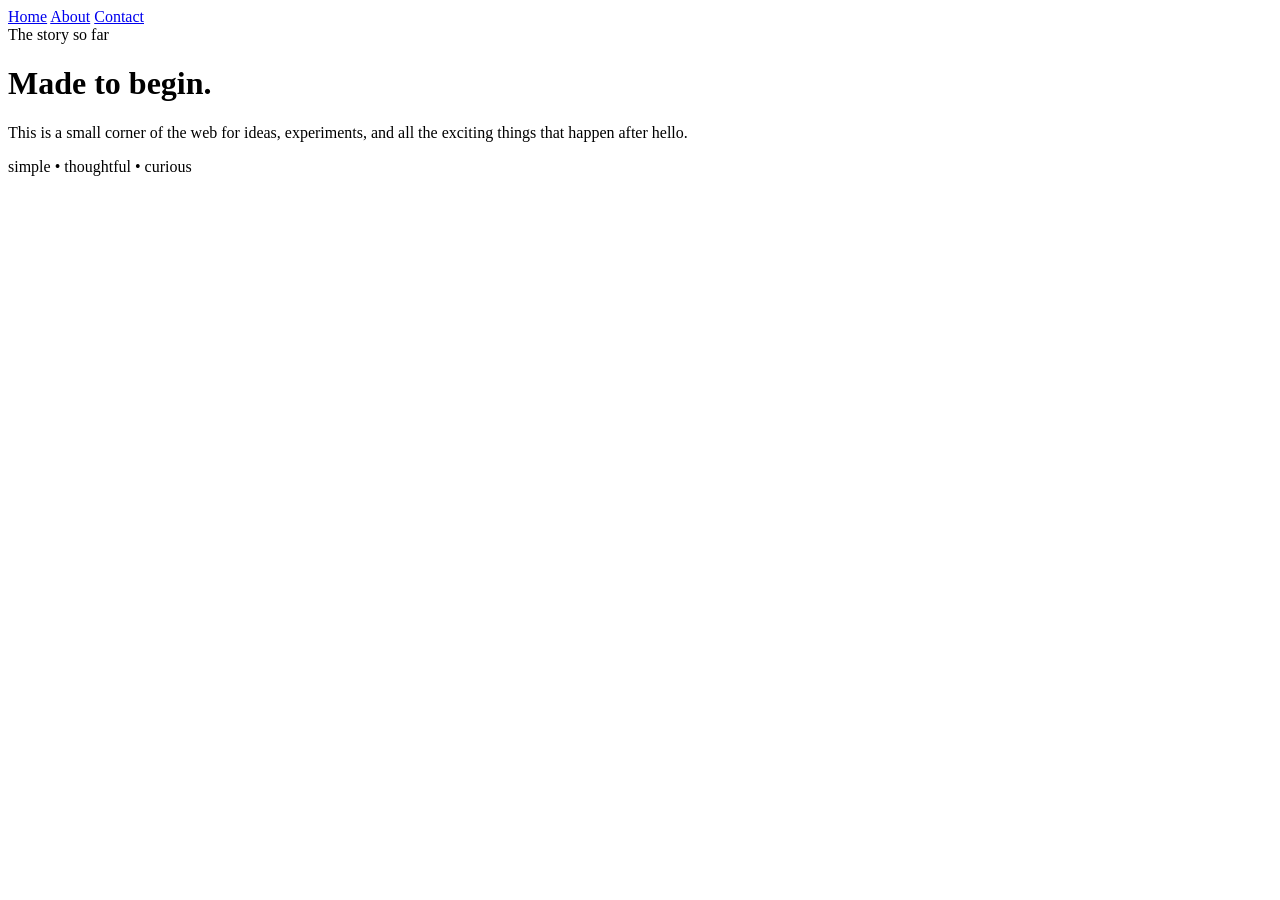
==== about.html @ b28989ad "added about page and contact page" ====
<!doctype html>
<html lang="en">
  <head>
    <meta charset="UTF-8" />
    <meta name="viewport" content="width=device-width, initial-scale=1.0" />
    <title>About | Hello, World!</title>
    <link rel="stylesheet" href="styles.css" />
  </head>
  <body>
    <main>
      <nav aria-label="Primary navigation">
        <a href="index.html">Home</a>
        <a href="about.html" aria-current="page">About</a>
        <a href="contact.html">Contact</a>
      </nav>
      <div class="eyebrow">The story so far</div>
      <h1>Made to begin.</h1>
      <p>This is a small corner of the web for ideas, experiments, and all the exciting things that happen after hello.</p>
      <span class="tag">simple • thoughtful • curious</span>
    </main>
  </body>
</html>
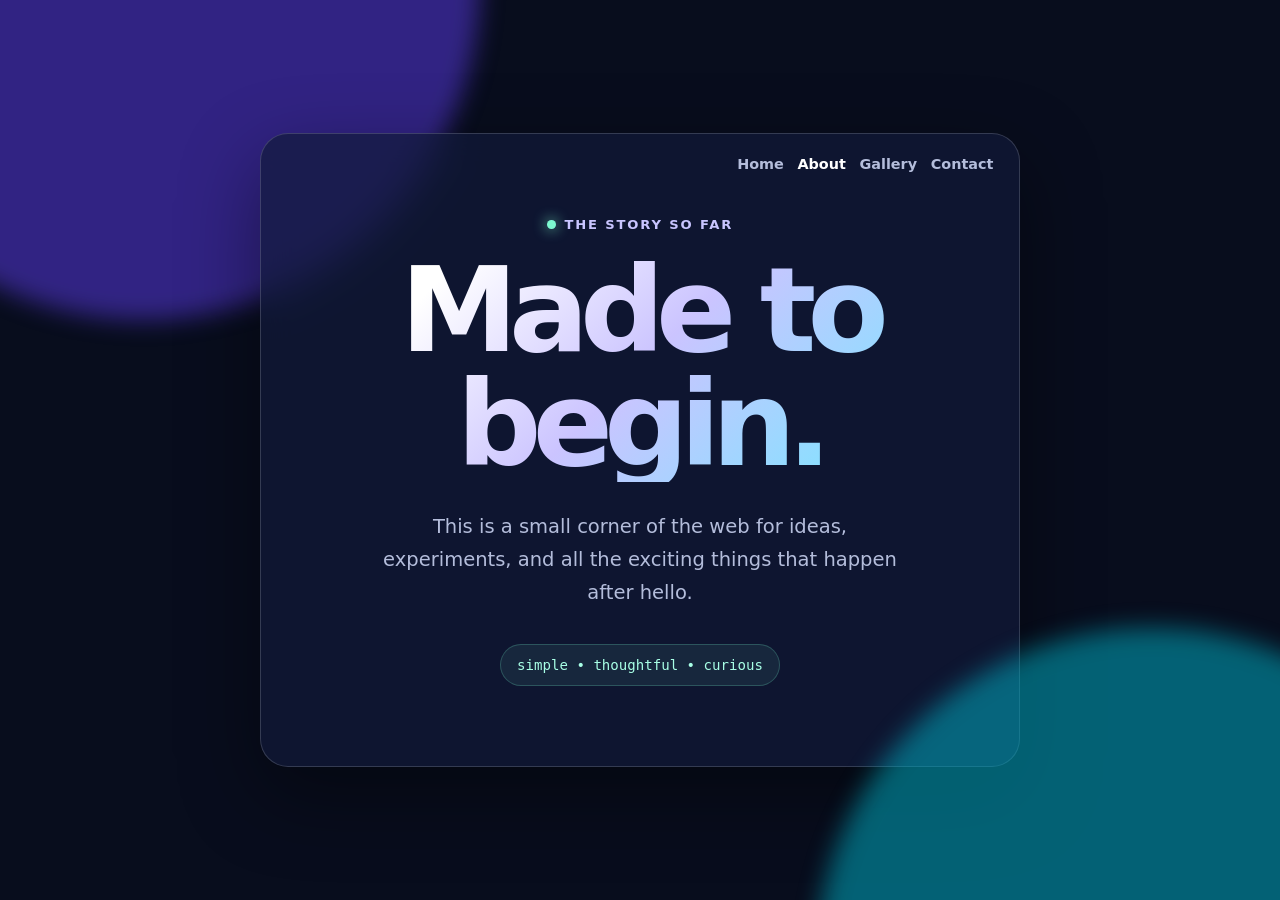
==== commit 491e95ef: "gallery page is updated" ====
--- a/about.html
+++ b/about.html
@@ -11,6 +11,7 @@
       <nav aria-label="Primary navigation">
         <a href="index.html">Home</a>
         <a href="about.html" aria-current="page">About</a>
+        <a href="gallery.html">Gallery</a>
         <a href="contact.html">Contact</a>
       </nav>
       <div class="eyebrow">The story so far</div>
--- a/styles.css
+++ b/styles.css
@@ -0,0 +1,9 @@
+:root { color-scheme: dark; --ink: #eef2ff; --muted: #b4bddb; --card: rgba(18,26,58,.7); }
+* { box-sizing: border-box; }
+body { min-height: 100vh; margin: 0; display: grid; place-items: center; overflow: hidden; color: var(--ink); font-family: Inter, ui-sans-serif, system-ui, sans-serif; background: #080d1d; }
+body::before, body::after { content: ""; position: fixed; width: 42rem; height: 42rem; border-radius: 50%; filter: blur(12px); opacity: .55; pointer-events: none; } body::before { top: -22rem; left: -12rem; background: #5538d8; } body::after { right: -13rem; bottom: -25rem; background: #00a8bd; }
+main { position: relative; width: min(90vw,760px); padding: clamp(4rem,7vw,5rem) clamp(2rem,7vw,5rem); text-align: center; border: 1px solid rgba(255,255,255,.16); border-radius: 28px; background: var(--card); backdrop-filter: blur(16px); box-shadow: 0 28px 80px rgba(0,0,0,.42); }
+nav { position: absolute; top: 1.4rem; right: 1.6rem; display: flex; gap: .85rem; } nav a { color: var(--muted); font-size: .9rem; font-weight: 650; text-decoration: none; } nav a:hover, nav a[aria-current="page"] { color: #fff; }
+.eyebrow { display: inline-flex; align-items: center; gap: .55rem; margin: 0 0 1.4rem; color: #c9c5ff; font-size: .82rem; font-weight: 750; letter-spacing: .14em; text-transform: uppercase; }.eyebrow::before { content: ""; width: .55rem; height: .55rem; border-radius: 50%; background: #7df9d0; box-shadow: 0 0 14px #7df9d0; }
+h1 { margin: 0; font-size: clamp(3.2rem,11vw,7.4rem); line-height: .96; letter-spacing: -.075em; background: linear-gradient(135deg,#fff 15%,#cbc4ff 50%,#70eaff 100%); -webkit-background-clip: text; background-clip: text; color: transparent; } p { max-width: 34rem; margin: 1.75rem auto 0; color: var(--muted); font-size: clamp(1rem,2.5vw,1.22rem); line-height: 1.7; }.tag { display: inline-block; margin-top: 2.2rem; padding: .75rem 1rem; border: 1px solid rgba(125,249,208,.22); border-radius: 999px; color: #a8ffe6; background: rgba(125,249,208,.08); font-family: Consolas,monospace; font-size: .88rem; text-decoration: none; }
+.gallery-page { width: min(94vw,1000px); padding-bottom: clamp(2rem,5vw,3.5rem); }.gallery-page h1 { font-size: clamp(2.8rem,8vw,5.6rem); }.gallery-page p { margin-top: 1rem; }.gallery-grid { display: grid; grid-template-columns: repeat(4,1fr); gap: 1rem; margin-top: 2.5rem; }.art { position: relative; aspect-ratio: .78; overflow: hidden; border: 1px solid rgba(255,255,255,.16); border-radius: 18px; box-shadow: inset 0 0 36px rgba(255,255,255,.12); }.art span { position: absolute; right: .8rem; bottom: .65rem; color: rgba(255,255,255,.78); font: 700 .75rem Consolas,monospace; }.art-one { background: radial-gradient(circle at 72% 25%,#ffe99b 0 10%,transparent 11%),linear-gradient(145deg,#ff7a7a,#7824a8); }.art-two { background: radial-gradient(circle at 36% 32%,#73ffe3 0 16%,transparent 17%),linear-gradient(160deg,#164c9e,#15b8c5 55%,#b4ffb5); }.art-three { background: radial-gradient(ellipse at 50% 75%,#ffbb62 0 22%,transparent 23%),linear-gradient(155deg,#1d133f,#d34d85); }.art-four { background: radial-gradient(circle at 70% 32%,#ff80dd 0 14%,transparent 15%),linear-gradient(135deg,#412580,#1b9ece 60%,#8effcf); } @media (max-width:620px) { nav { left: 1.4rem; right: auto; gap: .65rem; } nav a { font-size: .78rem; }.gallery-grid { grid-template-columns: repeat(2,1fr); } }
